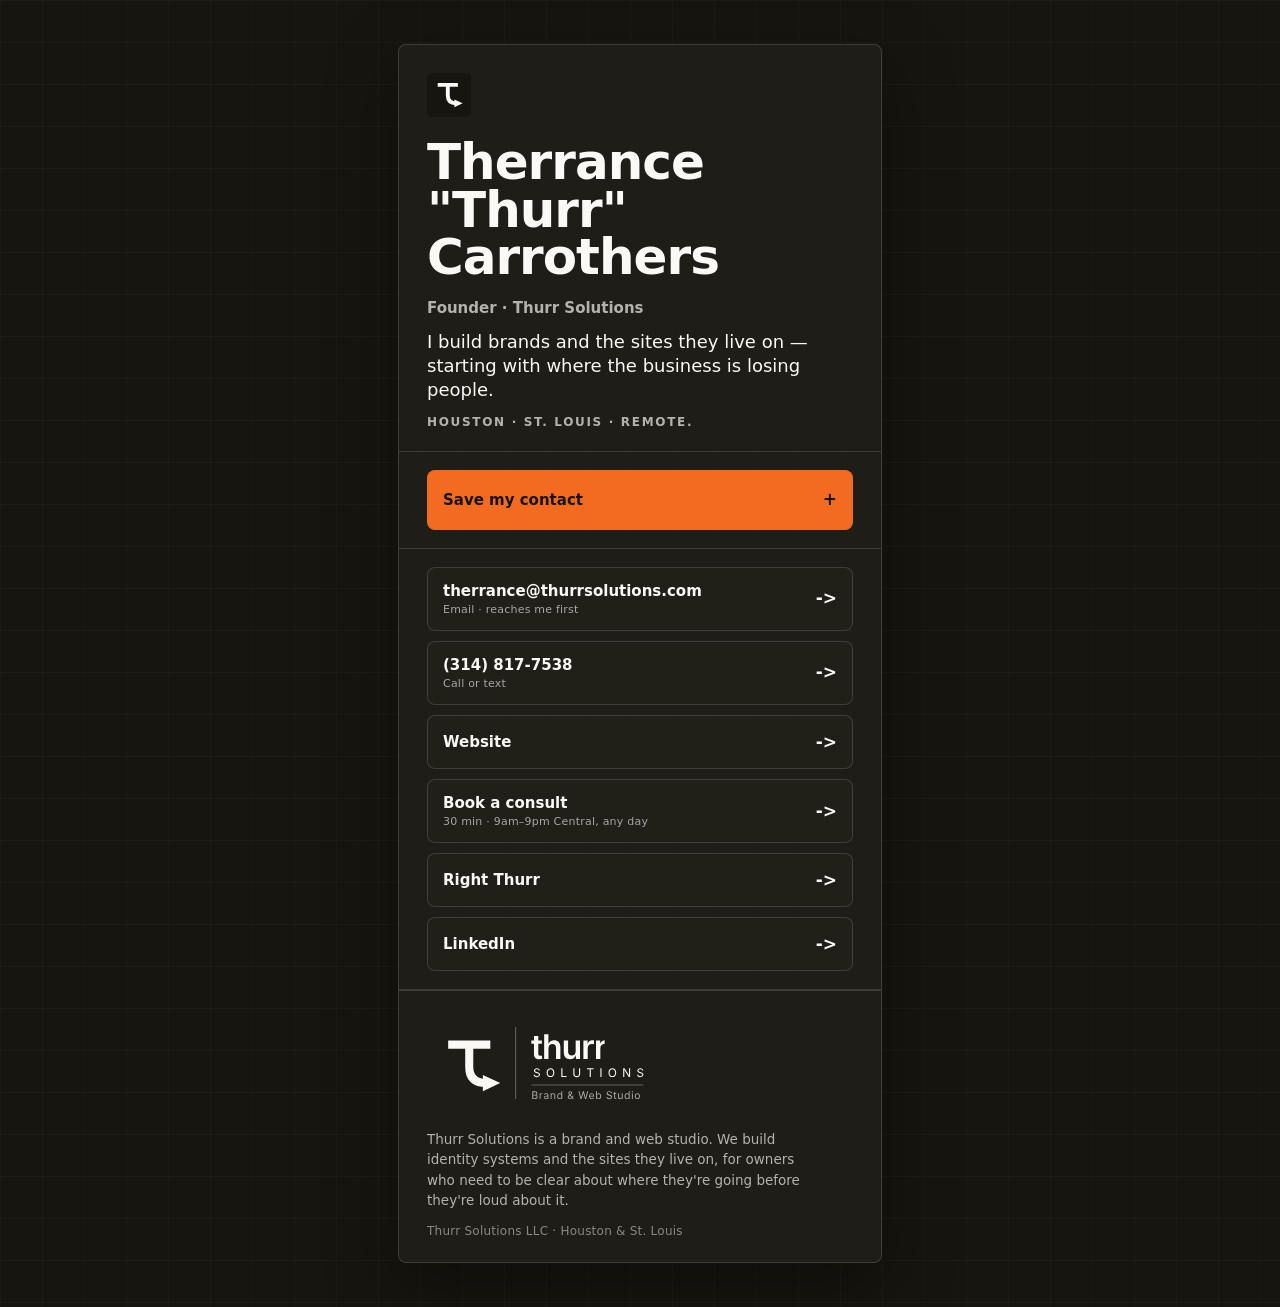
==== card/index.html @ 29f1c384 "CARD: serve /card so the printed QR resolves Co-Authored-By: Claude Opus 5 <noreply@anthropic.com>" ====
<!doctype html>
<html lang="en">
  <head>
    <meta charset="utf-8" />
    <meta name="viewport" content="width=device-width, initial-scale=1" />
    <title>Therrance "Thurr" Carrothers | Thurr Solutions</title>
    <meta
      name="description"
      content="Save Thurr's contact and connect with Thurr Solutions."
    />
    <meta name="theme-color" content="#16150F" />
    <style>
      /* Brand system: _ControlPlane/BrandKit/identity-series-001/brand-guidelines.md
         This card is the reversed treatment — the brand's ink plate, paper type,
         clay as a single accent. Ink and paper are the exact brand values, not
         approximations, so the card and thurrsolutions.com read as one company. */
      :root {
        --ink: #16150f;         /* brand ink — the plate */
        --panel-2: #201f18;     /* one step up from ink, for controls */
        --text: #faf9f5;        /* brand paper */
        --muted: rgba(250, 249, 245, 0.68);
        --dim: rgba(250, 249, 245, 0.49);  /* 4.77:1 on the card. 0.46 measured 4.40:1 — failed AA on 12px .legal */
        --clay: #f36b21;        /* brand clay — accent only, never a theme */
        --line: rgba(250, 249, 245, 0.14);
        --danger: #ff8a72;
        color-scheme: dark;
        font-family: Inter, ui-sans-serif, system-ui, -apple-system, BlinkMacSystemFont,
          "Segoe UI", sans-serif;
      }

      * {
        box-sizing: border-box;
      }

      html {
        min-height: 100%;
        background: var(--ink);
      }

      body {
        min-height: 100vh;
        margin: 0;
        color: var(--text);
        background:
          linear-gradient(rgba(250, 249, 245, 0.03) 1px, transparent 1px),
          linear-gradient(90deg, rgba(250, 249, 245, 0.022) 1px, transparent 1px),
          var(--ink);
        background-size: 42px 42px;
      }

      a {
        color: inherit;
      }

      .shell {
        width: min(100%, 520px);
        min-height: 100vh;
        margin: 0 auto;
        padding: 28px 18px 34px;
      }

      .card {
        border: 1px solid var(--line);
        border-radius: 8px;
        background: rgba(32, 31, 24, 0.92);
        box-shadow: 0 24px 70px rgba(0, 0, 0, 0.35);
        overflow: hidden;
      }

      .top {
        padding: 28px 22px 20px;
        border-bottom: 1px solid var(--line);
      }

      /* The real mark, not a redrawn one. Guidelines forbid recreating it by hand,
         and forbid a TS monogram outright — the S lives in the wordmark. */
      .mark {
        display: block;
        width: 44px;
        height: 44px;
        margin-bottom: 22px;
      }

      h1 {
        margin: 0;
        font-size: clamp(34px, 10vw, 50px);
        line-height: 0.95;
        letter-spacing: -0.02em;
      }

      .role {
        margin: 16px 0 0;
        color: var(--muted);
        font-size: 15px;
        font-weight: 600;
        line-height: 1.35;
      }

      .button .meta {
        display: block;
        margin-top: 3px;
        font-size: 11px;
        font-weight: 400;
        letter-spacing: 0.02em;
        opacity: 0.62;
      }
      .tagline {
        margin: 12px 0 0;
        color: var(--text);
        font-size: 18px;
        line-height: 1.35;
      }

      .location {
        margin: 10px 0 0;
        color: var(--muted);
        font-size: 12px;
        font-weight: 600;
        letter-spacing: 0.14em;
        line-height: 1.5;
        text-transform: uppercase;
      }

      .section {
        padding: 18px 22px;
        border-bottom: 1px solid var(--line);
      }

      .section:last-child {
        border-bottom: 0;
      }

      .button-stack {
        display: grid;
        gap: 10px;
      }

      .button {
        display: flex;
        min-height: 54px;
        align-items: center;
        justify-content: space-between;
        gap: 14px;
        width: 100%;
        border: 1px solid var(--line);
        border-radius: 8px;
        padding: 14px 15px;
        color: var(--text);
        background: var(--panel-2);
        text-decoration: none;
        font-size: 15px;
        font-weight: 800;
        line-height: 1.2;
        transition: border-color 160ms ease, transform 160ms ease, background 160ms ease;
      }

      .button:hover,
      .button:focus-visible {
        border-color: rgba(250, 249, 245, 0.34);
        background: #26251c;
        outline: none;
      }

      .button:active {
        transform: translateY(1px);
      }

      /* Clay carries the one action that matters. No coloured glow behind it —
         a lit halo is the giveaway of a generated interface, and the brand's
         accent is meant to be flat. */
      .button.primary {
        min-height: 60px;
        border-color: transparent;
        color: var(--ink);
        background: var(--clay);
      }

      .button.primary:hover,
      .button.primary:focus-visible {
        background: #ff7d31;
        border-color: transparent;
      }

      .arrow {
        flex: 0 0 auto;
        color: currentColor;
        font-size: 17px;
        font-weight: 600;
        line-height: 1;
      }

      h2 {
        margin: 0 0 14px;
        font-size: 22px;
        line-height: 1.1;
      }

      form {
        display: grid;
        gap: 12px;
      }

      label {
        display: grid;
        gap: 7px;
        color: var(--muted);
        font-size: 12px;
        font-weight: 600;
        letter-spacing: 0.12em;
        line-height: 1.2;
        text-transform: uppercase;
      }

      input,
      select {
        width: 100%;
        min-height: 50px;
        border: 1px solid var(--line);
        border-radius: 8px;
        padding: 13px 14px;
        color: var(--text);
        background: #0f0f12;
        font: 600 16px/1.2 Inter, ui-sans-serif, system-ui, sans-serif;
      }

      input:focus,
      select:focus {
        border-color: var(--clay);
        outline: 2px solid rgba(243, 107, 33, 0.22);
      }

      .consent {
        display: flex;
        align-items: flex-start;
        gap: 10px;
        margin: 2px 0 4px;
        color: var(--muted);
        font: 600 13px/1.45 Inter, ui-sans-serif, system-ui, sans-serif;
        text-transform: none;
      }

      .consent input {
        width: 20px;
        min-width: 20px;
        height: 20px;
        min-height: 20px;
        margin-top: 1px;
        accent-color: var(--clay);
      }

      .submit {
        min-height: 54px;
        border: 0;
        border-radius: 8px;
        color: var(--ink);
        background: var(--clay);
        cursor: pointer;
        font-size: 16px;
        font-weight: 700;
      }

      .submit:disabled {
        cursor: not-allowed;
        opacity: 0.65;
      }

      .status {
        min-height: 22px;
        color: var(--muted);
        font-size: 14px;
        line-height: 1.45;
      }

      .status.ok {
        color: #8be7b0;
      }

      .status.error {
        color: var(--danger);
      }

      footer {
        padding: 22px 22px 24px;
        border-top: 1px solid var(--line);
      }

      /* 240px wide — clears the 200px descriptor minimum in the guidelines. */
      footer img {
        display: block;
        width: 240px;
        max-width: 100%;
        height: auto;
      }

      .boiler {
        margin: 16px 0 0;
        max-width: 46ch;
        color: var(--muted);
        font-size: 13.5px;
        line-height: 1.5;
      }

      .legal {
        margin: 14px 0 0;
        color: var(--dim);
        font-size: 12px;
        letter-spacing: 0.02em;
      }

      .netlify-hidden {
        display: none;
      }

      @media (min-width: 680px) {
        .shell {
          padding-top: 44px;
          padding-bottom: 44px;
        }

        .top,
        .section,
        footer {
          padding-left: 28px;
          padding-right: 28px;
        }
      }
    </style>
  </head>
  <body>
    <main class="shell">
      <article class="card" aria-label="Thurr Solutions digital business card">
        <header class="top">
          <img class="mark" src="./assets/mark-reversed.svg" alt="" width="44" height="44" />
          <h1>Therrance "Thurr" Carrothers</h1>
          <p class="role">Founder &middot; Thurr Solutions</p>
          <p class="tagline">I build brands and the sites they live on &mdash; starting with where the business is losing people.</p>
          <p class="location">Houston &middot; St. Louis &middot; Remote.</p>
        </header>

        <section class="section" aria-label="Save contact">
          <a
            class="button primary"
            href="./assets/therrance-carrothers.vcf"
            download="Therrance-Carrothers-Thurr-Solutions.vcf"
          >
            <span>Save my contact</span>
            <span class="arrow" aria-hidden="true">+</span>
          </a>
        </section>

        <nav class="section button-stack" aria-label="Thurr links">
          <a class="button" href="mailto:therrance@thurrsolutions.com">
            <span>therrance@thurrsolutions.com<small class="meta">Email &middot; reaches me first</small></span>
            <span class="arrow" aria-hidden="true">-&gt;</span>
          </a>
          <a class="button" href="tel:+13148177538">
            <span>(314) 817-7538<small class="meta">Call or text</small></span>
            <span class="arrow" aria-hidden="true">-&gt;</span>
          </a>
          <a class="button" href="https://thurrsolutions.com">
            <span>Website</span>
            <span class="arrow" aria-hidden="true">-&gt;</span>
          </a>
          <a class="button" href="https://calendar.app.google/oeuhvW3zAonDHoC49">
            <span>Book a consult<small class="meta">30 min &middot; 9am&ndash;9pm Central, any day</small></span>
            <span class="arrow" aria-hidden="true">-&gt;</span>
          </a>
          <a class="button" href="https://rightthurr.shop">
            <span>Right Thurr</span>
            <span class="arrow" aria-hidden="true">-&gt;</span>
          </a>
          <a class="button" href="https://www.linkedin.com/in/therrancecarrothers">
            <span>LinkedIn</span>
            <span class="arrow" aria-hidden="true">-&gt;</span>
          </a>
        </nav>


        <!-- Lead form removed 2026-08-10. It posted to "/" with Netlify encoding; on
             Vercel that returns the page as 200, so the script reported success while
             the lead was discarded. Email, phone and booking are all one tap away
             above, so the form was redundant as well as broken. -->
        <footer>
          <img
            src="./assets/lockup-horizontal-descriptor-reversed.svg"
            alt="Thurr Solutions — Brand &amp; Web Studio"
            width="240"
            height="100"
          />
          <p class="boiler">
            Thurr Solutions is a brand and web studio. We build identity systems and the
            sites they live on, for owners who need to be clear about where they're going
            before they're loud about it.
          </p>
          <p class="legal">Thurr Solutions LLC &middot; Houston &amp; St. Louis</p>
        </footer>
      </article>
    </main>

  </body>
</html>
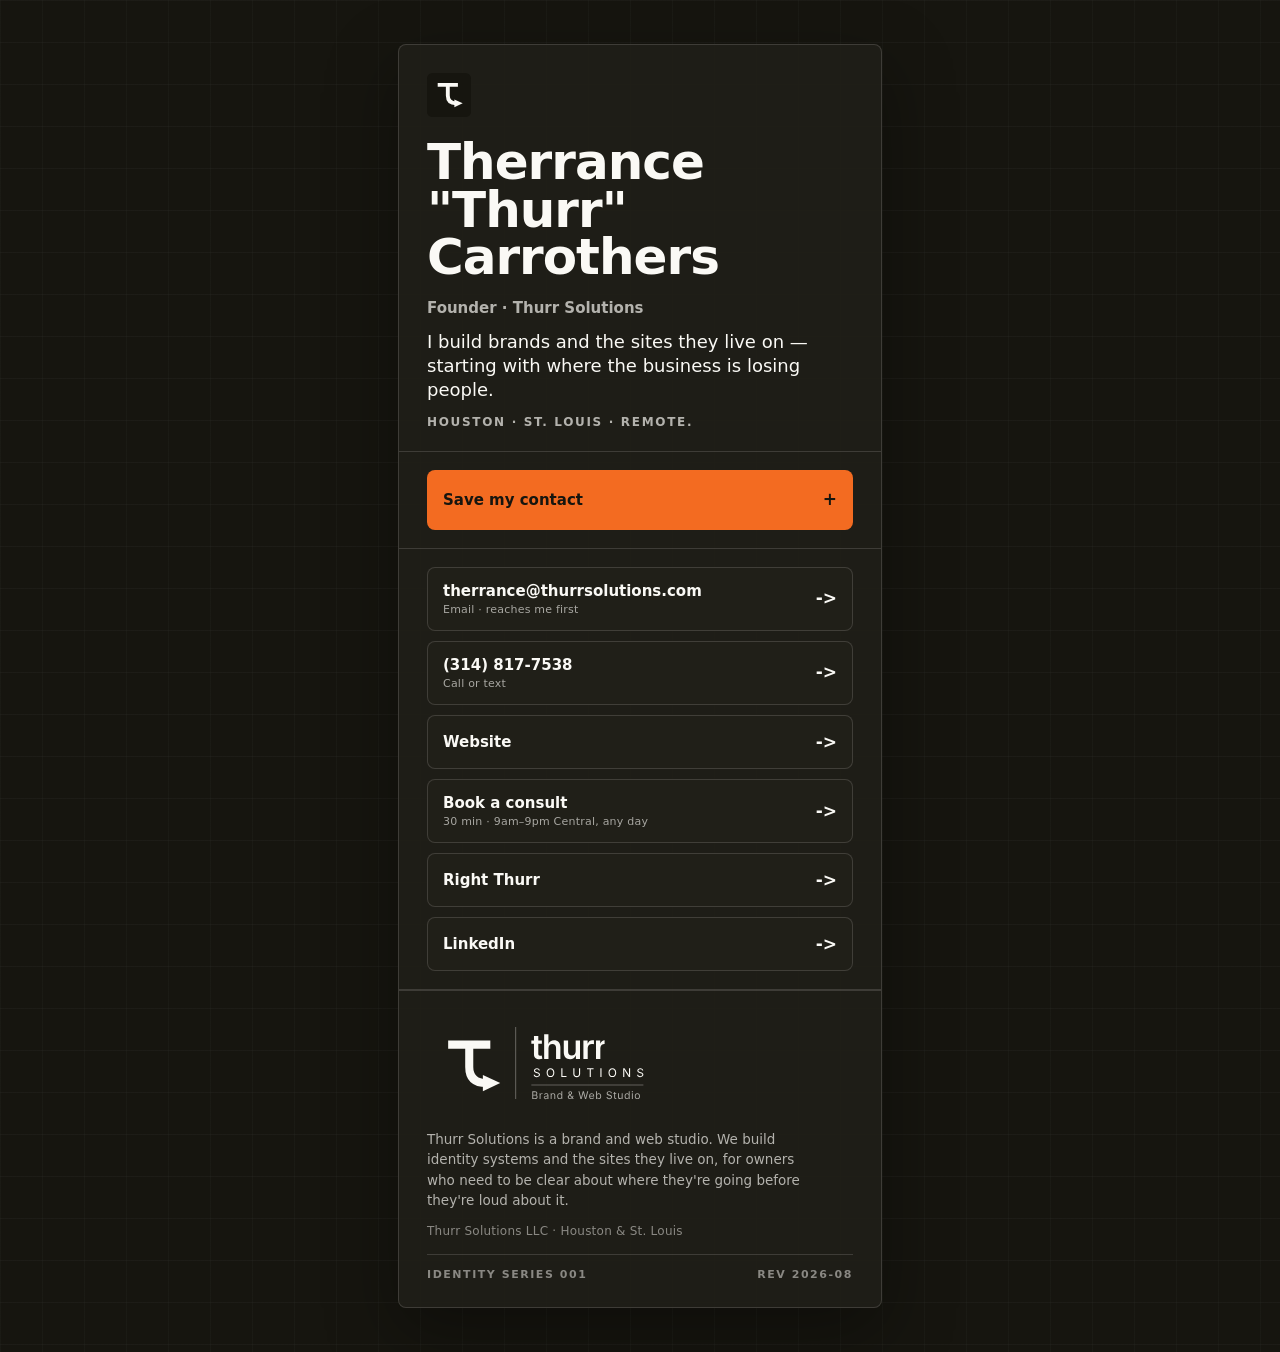
==== commit 0debab10: "CARD: add the colophon, so the card reads as a published artifact Editorial device 1 (marginal metad" ====
--- a/card/index.html
+++ b/card/index.html
@@ -307,6 +307,26 @@
         letter-spacing: 0.02em;
       }
 
+      /* Editorial device 1 (marginal metadata) + device 6 (real spec furniture),
+         per BrandKit/STUDIO/REFERENCE-EDITORIAL.md. Every value here is true and
+         checkable — series, revision, entity. No barcode, no invented issue number:
+         decoration pretending to be information is exactly what device 6 rules out. */
+      .colophon {
+        display: flex;
+        justify-content: space-between;
+        gap: 16px;
+        margin: 16px 0 0;
+        padding-top: 12px;
+        border-top: 1px solid var(--line);
+        color: var(--dim);
+        font-size: 11px;
+        font-weight: 600;
+        letter-spacing: 0.14em;
+        line-height: 1.4;
+        text-transform: uppercase;
+        font-variant-numeric: tabular-nums;
+      }
+
       .netlify-hidden {
         display: none;
       }
@@ -393,6 +413,10 @@
             before they're loud about it.
           </p>
           <p class="legal">Thurr Solutions LLC &middot; Houston &amp; St. Louis</p>
+          <p class="colophon">
+            <span>Identity series 001</span>
+            <span>Rev 2026&#8209;08</span>
+          </p>
         </footer>
       </article>
     </main>
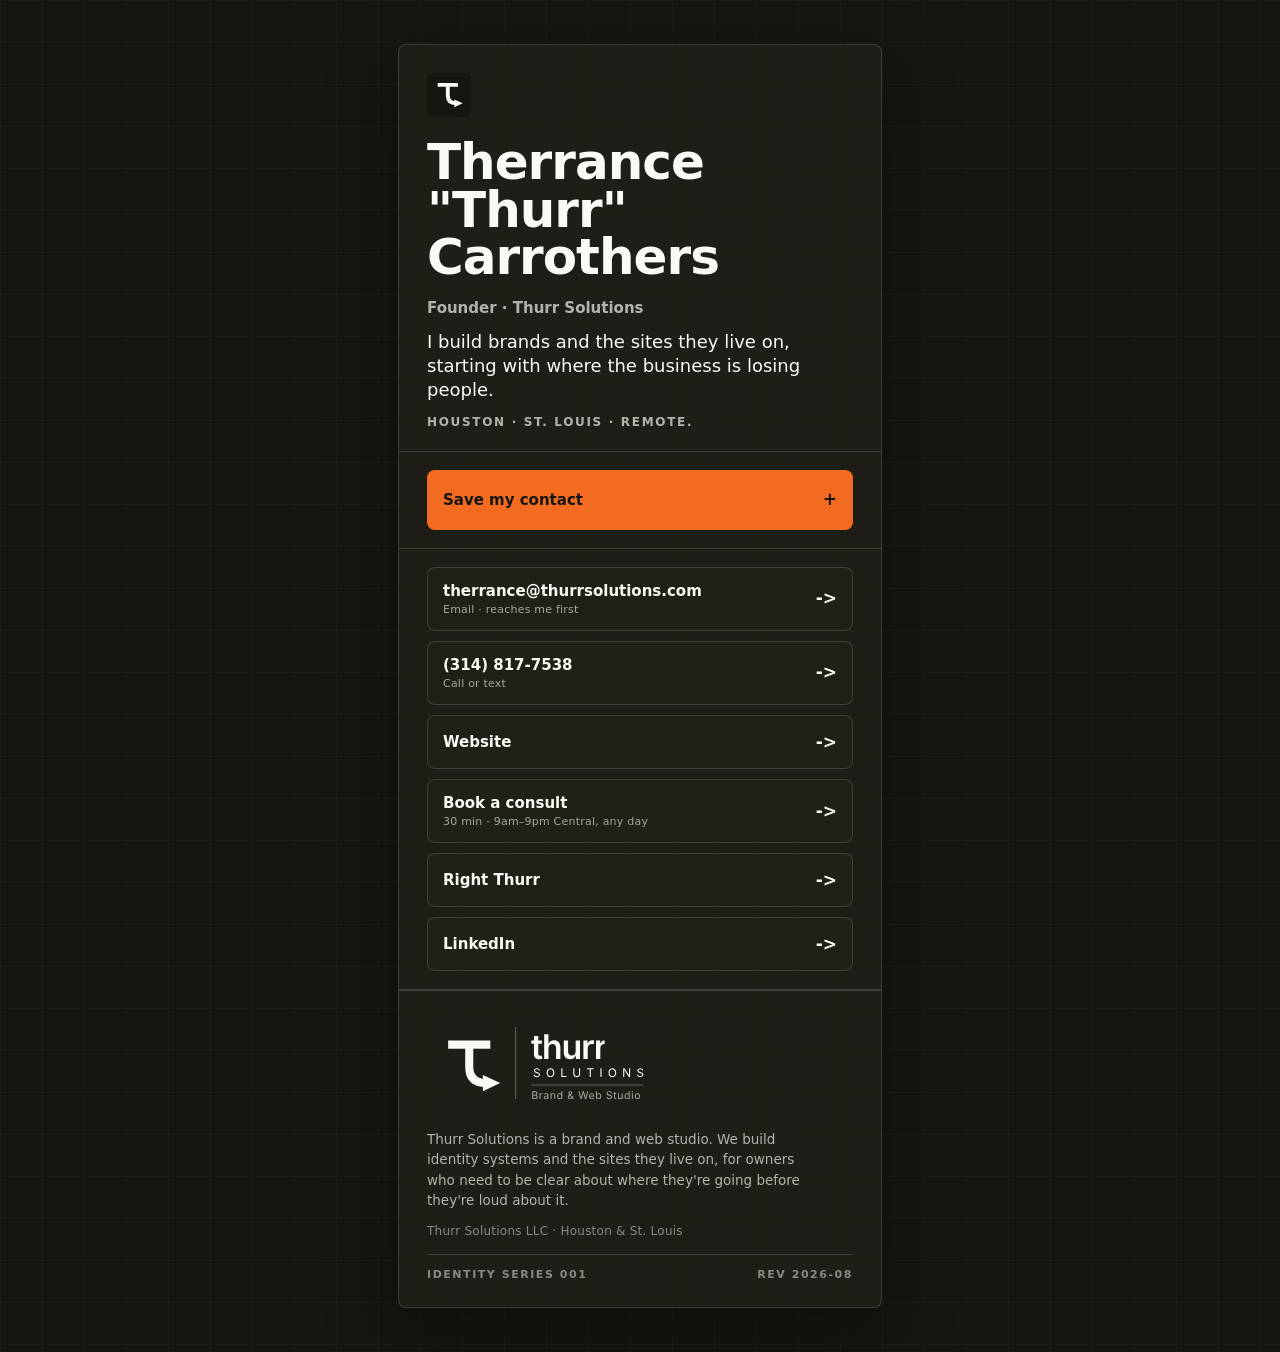
==== commit c8ef3ca9: "CARD: humanize the tagline and the vCard note Co-Authored-By: Claude Opus 5 <noreply@anthropic.com>" ====
--- a/card/index.html
+++ b/card/index.html
@@ -327,10 +327,6 @@
         font-variant-numeric: tabular-nums;
       }
 
-      .netlify-hidden {
-        display: none;
-      }
-
       @media (min-width: 680px) {
         .shell {
           padding-top: 44px;
@@ -350,17 +346,17 @@
     <main class="shell">
       <article class="card" aria-label="Thurr Solutions digital business card">
         <header class="top">
-          <img class="mark" src="./assets/mark-reversed.svg" alt="" width="44" height="44" />
+          <img class="mark" src="/card/assets/mark-reversed.svg" alt="" width="44" height="44" />
           <h1>Therrance "Thurr" Carrothers</h1>
           <p class="role">Founder &middot; Thurr Solutions</p>
-          <p class="tagline">I build brands and the sites they live on &mdash; starting with where the business is losing people.</p>
+          <p class="tagline">I build brands and the sites they live on, starting with where the business is losing people.</p>
           <p class="location">Houston &middot; St. Louis &middot; Remote.</p>
         </header>
 
         <section class="section" aria-label="Save contact">
           <a
             class="button primary"
-            href="./assets/therrance-carrothers.vcf"
+            href="/card/assets/therrance-carrothers.vcf"
             download="Therrance-Carrothers-Thurr-Solutions.vcf"
           >
             <span>Save my contact</span>
@@ -402,7 +398,7 @@
              above, so the form was redundant as well as broken. -->
         <footer>
           <img
-            src="./assets/lockup-horizontal-descriptor-reversed.svg"
+            src="/card/assets/lockup-horizontal-descriptor-reversed.svg"
             alt="Thurr Solutions — Brand &amp; Web Studio"
             width="240"
             height="100"
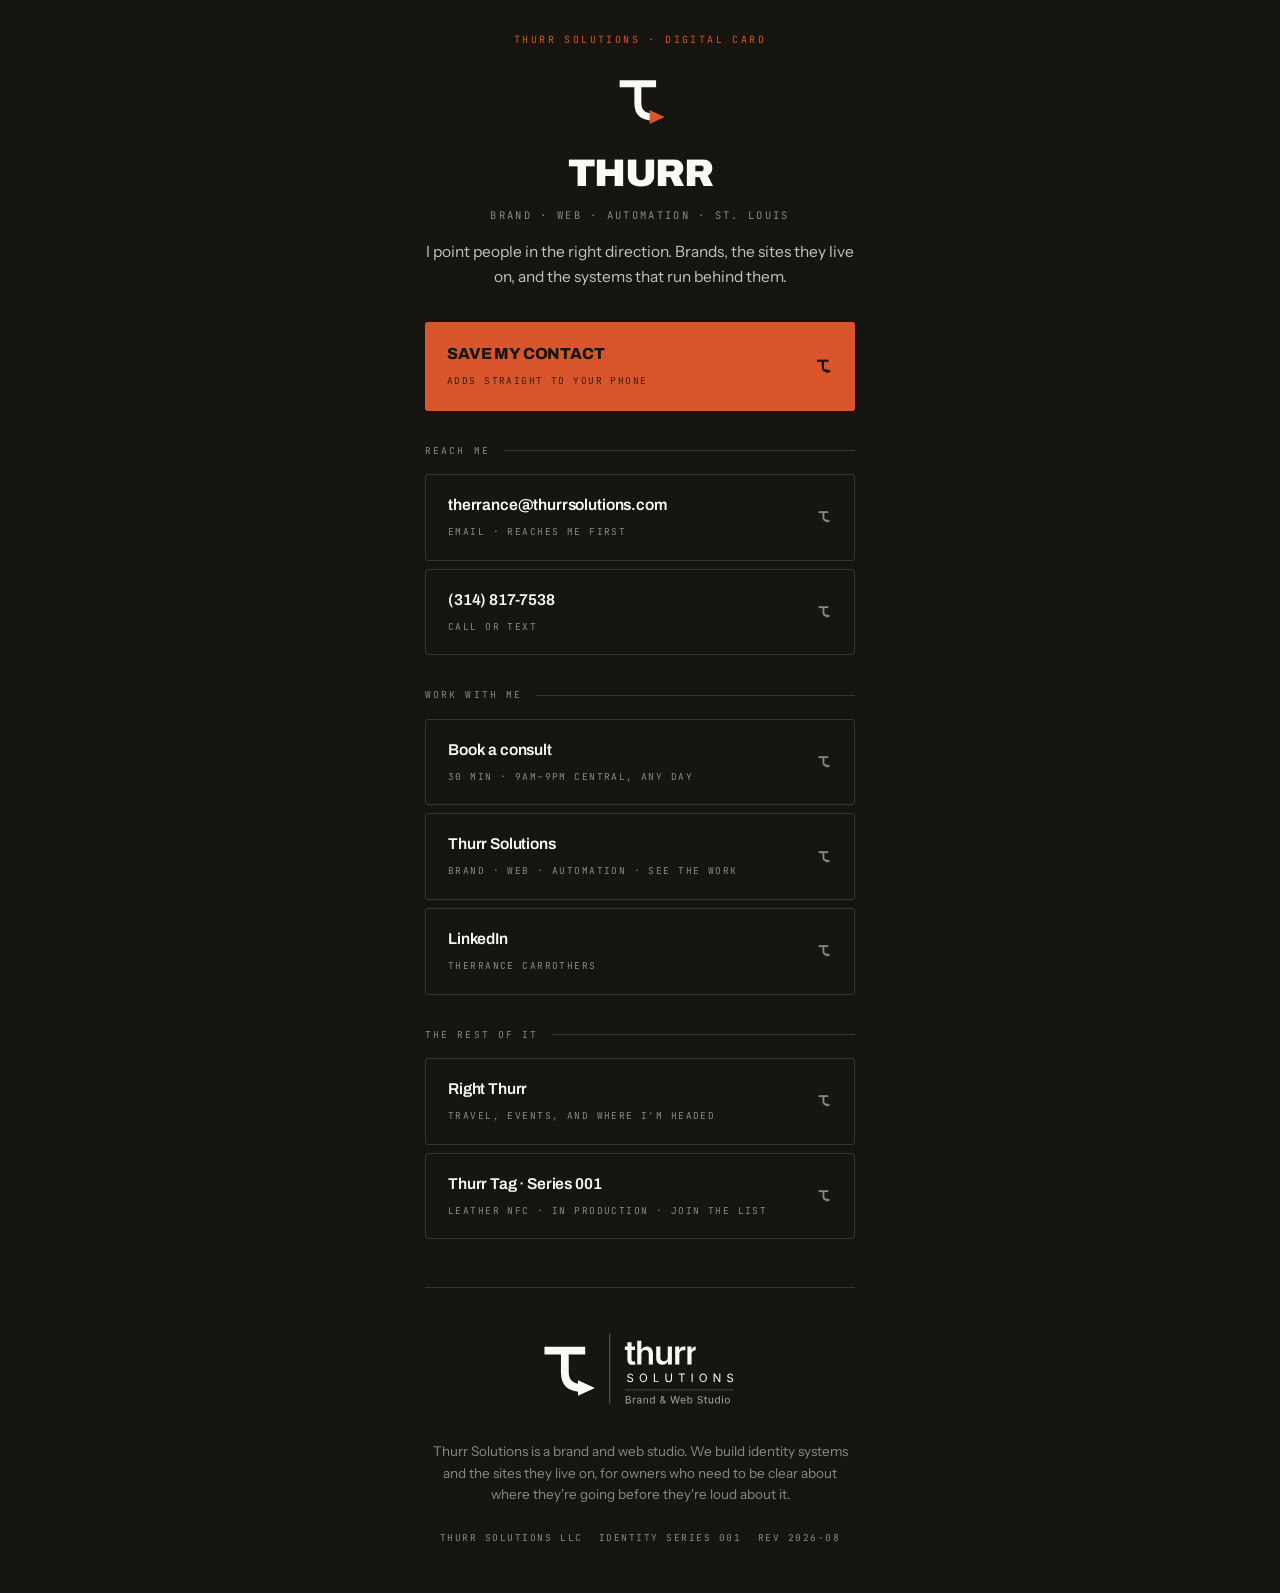
==== commit 8c882fe3: "SITE: rebuild on the ink plate, and trim the page to what earns its place Co-Authored-By: Claude Opu" ====
--- a/card/index.html
+++ b/card/index.html
@@ -1,421 +1,298 @@
 <!doctype html>
 <html lang="en">
-  <head>
-    <meta charset="utf-8" />
-    <meta name="viewport" content="width=device-width, initial-scale=1" />
-    <title>Therrance "Thurr" Carrothers | Thurr Solutions</title>
-    <meta
-      name="description"
-      content="Save Thurr's contact and connect with Thurr Solutions."
-    />
-    <meta name="theme-color" content="#16150F" />
-    <style>
-      /* Brand system: _ControlPlane/BrandKit/identity-series-001/brand-guidelines.md
-         This card is the reversed treatment — the brand's ink plate, paper type,
-         clay as a single accent. Ink and paper are the exact brand values, not
-         approximations, so the card and thurrsolutions.com read as one company. */
-      :root {
-        --ink: #16150f;         /* brand ink — the plate */
-        --panel-2: #201f18;     /* one step up from ink, for controls */
-        --text: #faf9f5;        /* brand paper */
-        --muted: rgba(250, 249, 245, 0.68);
-        --dim: rgba(250, 249, 245, 0.49);  /* 4.77:1 on the card. 0.46 measured 4.40:1 — failed AA on 12px .legal */
-        --clay: #f36b21;        /* brand clay — accent only, never a theme */
-        --line: rgba(250, 249, 245, 0.14);
-        --danger: #ff8a72;
-        color-scheme: dark;
-        font-family: Inter, ui-sans-serif, system-ui, -apple-system, BlinkMacSystemFont,
-          "Segoe UI", sans-serif;
-      }
-
-      * {
-        box-sizing: border-box;
-      }
-
-      html {
-        min-height: 100%;
-        background: var(--ink);
-      }
-
-      body {
-        min-height: 100vh;
-        margin: 0;
-        color: var(--text);
-        background:
-          linear-gradient(rgba(250, 249, 245, 0.03) 1px, transparent 1px),
-          linear-gradient(90deg, rgba(250, 249, 245, 0.022) 1px, transparent 1px),
-          var(--ink);
-        background-size: 42px 42px;
-      }
-
-      a {
-        color: inherit;
-      }
-
-      .shell {
-        width: min(100%, 520px);
-        min-height: 100vh;
-        margin: 0 auto;
-        padding: 28px 18px 34px;
-      }
-
-      .card {
-        border: 1px solid var(--line);
-        border-radius: 8px;
-        background: rgba(32, 31, 24, 0.92);
-        box-shadow: 0 24px 70px rgba(0, 0, 0, 0.35);
-        overflow: hidden;
-      }
-
-      .top {
-        padding: 28px 22px 20px;
-        border-bottom: 1px solid var(--line);
-      }
-
-      /* The real mark, not a redrawn one. Guidelines forbid recreating it by hand,
-         and forbid a TS monogram outright — the S lives in the wordmark. */
-      .mark {
-        display: block;
-        width: 44px;
-        height: 44px;
-        margin-bottom: 22px;
-      }
-
-      h1 {
-        margin: 0;
-        font-size: clamp(34px, 10vw, 50px);
-        line-height: 0.95;
-        letter-spacing: -0.02em;
-      }
-
-      .role {
-        margin: 16px 0 0;
-        color: var(--muted);
-        font-size: 15px;
-        font-weight: 600;
-        line-height: 1.35;
-      }
-
-      .button .meta {
-        display: block;
-        margin-top: 3px;
-        font-size: 11px;
-        font-weight: 400;
-        letter-spacing: 0.02em;
-        opacity: 0.62;
-      }
-      .tagline {
-        margin: 12px 0 0;
-        color: var(--text);
-        font-size: 18px;
-        line-height: 1.35;
-      }
-
-      .location {
-        margin: 10px 0 0;
-        color: var(--muted);
-        font-size: 12px;
-        font-weight: 600;
-        letter-spacing: 0.14em;
-        line-height: 1.5;
-        text-transform: uppercase;
-      }
-
-      .section {
-        padding: 18px 22px;
-        border-bottom: 1px solid var(--line);
-      }
-
-      .section:last-child {
-        border-bottom: 0;
-      }
-
-      .button-stack {
-        display: grid;
-        gap: 10px;
-      }
-
-      .button {
-        display: flex;
-        min-height: 54px;
-        align-items: center;
-        justify-content: space-between;
-        gap: 14px;
-        width: 100%;
-        border: 1px solid var(--line);
-        border-radius: 8px;
-        padding: 14px 15px;
-        color: var(--text);
-        background: var(--panel-2);
-        text-decoration: none;
-        font-size: 15px;
-        font-weight: 800;
-        line-height: 1.2;
-        transition: border-color 160ms ease, transform 160ms ease, background 160ms ease;
-      }
-
-      .button:hover,
-      .button:focus-visible {
-        border-color: rgba(250, 249, 245, 0.34);
-        background: #26251c;
-        outline: none;
-      }
-
-      .button:active {
-        transform: translateY(1px);
-      }
-
-      /* Clay carries the one action that matters. No coloured glow behind it —
-         a lit halo is the giveaway of a generated interface, and the brand's
-         accent is meant to be flat. */
-      .button.primary {
-        min-height: 60px;
-        border-color: transparent;
-        color: var(--ink);
-        background: var(--clay);
-      }
-
-      .button.primary:hover,
-      .button.primary:focus-visible {
-        background: #ff7d31;
-        border-color: transparent;
-      }
-
-      .arrow {
-        flex: 0 0 auto;
-        color: currentColor;
-        font-size: 17px;
-        font-weight: 600;
-        line-height: 1;
-      }
-
-      h2 {
-        margin: 0 0 14px;
-        font-size: 22px;
-        line-height: 1.1;
-      }
-
-      form {
-        display: grid;
-        gap: 12px;
-      }
-
-      label {
-        display: grid;
-        gap: 7px;
-        color: var(--muted);
-        font-size: 12px;
-        font-weight: 600;
-        letter-spacing: 0.12em;
-        line-height: 1.2;
-        text-transform: uppercase;
-      }
-
-      input,
-      select {
-        width: 100%;
-        min-height: 50px;
-        border: 1px solid var(--line);
-        border-radius: 8px;
-        padding: 13px 14px;
-        color: var(--text);
-        background: #0f0f12;
-        font: 600 16px/1.2 Inter, ui-sans-serif, system-ui, sans-serif;
-      }
-
-      input:focus,
-      select:focus {
-        border-color: var(--clay);
-        outline: 2px solid rgba(243, 107, 33, 0.22);
-      }
-
-      .consent {
-        display: flex;
-        align-items: flex-start;
-        gap: 10px;
-        margin: 2px 0 4px;
-        color: var(--muted);
-        font: 600 13px/1.45 Inter, ui-sans-serif, system-ui, sans-serif;
-        text-transform: none;
-      }
-
-      .consent input {
-        width: 20px;
-        min-width: 20px;
-        height: 20px;
-        min-height: 20px;
-        margin-top: 1px;
-        accent-color: var(--clay);
-      }
-
-      .submit {
-        min-height: 54px;
-        border: 0;
-        border-radius: 8px;
-        color: var(--ink);
-        background: var(--clay);
-        cursor: pointer;
-        font-size: 16px;
-        font-weight: 700;
-      }
-
-      .submit:disabled {
-        cursor: not-allowed;
-        opacity: 0.65;
-      }
-
-      .status {
-        min-height: 22px;
-        color: var(--muted);
-        font-size: 14px;
-        line-height: 1.45;
-      }
-
-      .status.ok {
-        color: #8be7b0;
-      }
-
-      .status.error {
-        color: var(--danger);
-      }
-
-      footer {
-        padding: 22px 22px 24px;
-        border-top: 1px solid var(--line);
-      }
-
-      /* 240px wide — clears the 200px descriptor minimum in the guidelines. */
-      footer img {
-        display: block;
-        width: 240px;
-        max-width: 100%;
-        height: auto;
-      }
-
-      .boiler {
-        margin: 16px 0 0;
-        max-width: 46ch;
-        color: var(--muted);
-        font-size: 13.5px;
-        line-height: 1.5;
-      }
-
-      .legal {
-        margin: 14px 0 0;
-        color: var(--dim);
-        font-size: 12px;
-        letter-spacing: 0.02em;
-      }
-
-      /* Editorial device 1 (marginal metadata) + device 6 (real spec furniture),
-         per BrandKit/STUDIO/REFERENCE-EDITORIAL.md. Every value here is true and
-         checkable — series, revision, entity. No barcode, no invented issue number:
-         decoration pretending to be information is exactly what device 6 rules out. */
-      .colophon {
-        display: flex;
-        justify-content: space-between;
-        gap: 16px;
-        margin: 16px 0 0;
-        padding-top: 12px;
-        border-top: 1px solid var(--line);
-        color: var(--dim);
-        font-size: 11px;
-        font-weight: 600;
-        letter-spacing: 0.14em;
-        line-height: 1.4;
-        text-transform: uppercase;
-        font-variant-numeric: tabular-nums;
-      }
-
-      @media (min-width: 680px) {
-        .shell {
-          padding-top: 44px;
-          padding-bottom: 44px;
-        }
-
-        .top,
-        .section,
-        footer {
-          padding-left: 28px;
-          padding-right: 28px;
-        }
-      }
-    </style>
-  </head>
-  <body>
-    <main class="shell">
-      <article class="card" aria-label="Thurr Solutions digital business card">
-        <header class="top">
-          <img class="mark" src="/card/assets/mark-reversed.svg" alt="" width="44" height="44" />
-          <h1>Therrance "Thurr" Carrothers</h1>
-          <p class="role">Founder &middot; Thurr Solutions</p>
-          <p class="tagline">I build brands and the sites they live on, starting with where the business is losing people.</p>
-          <p class="location">Houston &middot; St. Louis &middot; Remote.</p>
-        </header>
-
-        <section class="section" aria-label="Save contact">
-          <a
-            class="button primary"
-            href="/card/assets/therrance-carrothers.vcf"
-            download="Therrance-Carrothers-Thurr-Solutions.vcf"
-          >
-            <span>Save my contact</span>
-            <span class="arrow" aria-hidden="true">+</span>
-          </a>
-        </section>
-
-        <nav class="section button-stack" aria-label="Thurr links">
-          <a class="button" href="mailto:therrance@thurrsolutions.com">
-            <span>therrance@thurrsolutions.com<small class="meta">Email &middot; reaches me first</small></span>
-            <span class="arrow" aria-hidden="true">-&gt;</span>
-          </a>
-          <a class="button" href="tel:+13148177538">
-            <span>(314) 817-7538<small class="meta">Call or text</small></span>
-            <span class="arrow" aria-hidden="true">-&gt;</span>
-          </a>
-          <a class="button" href="https://thurrsolutions.com">
-            <span>Website</span>
-            <span class="arrow" aria-hidden="true">-&gt;</span>
-          </a>
-          <a class="button" href="https://calendar.app.google/oeuhvW3zAonDHoC49">
-            <span>Book a consult<small class="meta">30 min &middot; 9am&ndash;9pm Central, any day</small></span>
-            <span class="arrow" aria-hidden="true">-&gt;</span>
-          </a>
-          <a class="button" href="https://rightthurr.shop">
-            <span>Right Thurr</span>
-            <span class="arrow" aria-hidden="true">-&gt;</span>
-          </a>
-          <a class="button" href="https://www.linkedin.com/in/therrancecarrothers">
-            <span>LinkedIn</span>
-            <span class="arrow" aria-hidden="true">-&gt;</span>
-          </a>
-        </nav>
-
-
-        <!-- Lead form removed 2026-08-10. It posted to "/" with Netlify encoding; on
-             Vercel that returns the page as 200, so the script reported success while
-             the lead was discarded. Email, phone and booking are all one tap away
-             above, so the form was redundant as well as broken. -->
-        <footer>
-          <img
-            src="/card/assets/lockup-horizontal-descriptor-reversed.svg"
-            alt="Thurr Solutions — Brand &amp; Web Studio"
-            width="240"
-            height="100"
-          />
-          <p class="boiler">
-            Thurr Solutions is a brand and web studio. We build identity systems and the
-            sites they live on, for owners who need to be clear about where they're going
-            before they're loud about it.
-          </p>
-          <p class="legal">Thurr Solutions LLC &middot; Houston &amp; St. Louis</p>
-          <p class="colophon">
-            <span>Identity series 001</span>
-            <span>Rev 2026&#8209;08</span>
-          </p>
-        </footer>
-      </article>
-    </main>
-
-  </body>
+<head>
+<meta charset="utf-8">
+<meta name="viewport" content="width=device-width, initial-scale=1">
+<title>Therrance "Thurr" Carrothers | Thurr Solutions</title>
+<meta name="description" content="Save Thurr's contact and connect with Thurr Solutions.">
+<meta name="theme-color" content="#16150F">
+<link rel="icon" href="/card/assets/favicon.svg" type="image/svg+xml">
+
+<link rel="preconnect" href="https://fonts.googleapis.com">
+<link rel="preconnect" href="https://fonts.gstatic.com" crossorigin>
+<link href="https://fonts.googleapis.com/css2?family=Archivo:wght@400;600;800;900&amp;family=Instrument+Sans:wght@400;500;600&amp;family=JetBrains+Mono:wght@400;500&amp;display=swap" rel="stylesheet">
+
+<style>
+/* Identity series 001, dark plate — the same tokens as thurrsolutions.com, so the
+   card and the site read as one company rather than two designs of the same name.
+   Contrast on the ink plate: paper 17.36:1 · bright 11.58:1 · fog 5.27:1 ·
+   clay 4.60:1. The clay button carries an INK label — paper on clay is 3.77:1
+   and fails AA at this size, ink on clay is 4.60:1 and passes. */
+:root {
+  --ink: #16150F;
+  --panel: #1C1B14;
+  --paper: #FAF9F5;
+  --bright: #C4C3BB;
+  --fog: #8B8A82;
+  --clay: #D9552B;
+  --clay-lift: #E4633A;
+  --line: rgba(250, 249, 245, 0.14);
+
+  --display: "Archivo", "Helvetica Neue", Arial, sans-serif;
+  --body: "Instrument Sans", "Helvetica Neue", Arial, sans-serif;
+  --mono: "JetBrains Mono", ui-monospace, SFMono-Regular, Menlo, monospace;
+
+  --s1: 8px; --s2: 16px; --s3: 24px; --s4: 32px; --s6: 48px;
+
+  color-scheme: dark;
+}
+
+*, *::before, *::after { box-sizing: border-box; }
+
+html { background: var(--ink); }
+body {
+  margin: 0; min-height: 100svh;
+  display: flex; align-items: flex-start; justify-content: center;
+  padding: var(--s4) 22px var(--s6);
+  background: var(--ink); color: var(--paper);
+  font-family: var(--body); font-size: 16px; line-height: 1.6;
+  -webkit-font-smoothing: antialiased;
+}
+a { color: inherit; text-decoration: none; }
+p { margin: 0; }
+img, svg { display: block; max-width: 100%; }
+:focus-visible { outline: 2px solid var(--clay); outline-offset: 3px; border-radius: 2px; }
+
+.card { width: 100%; max-width: 430px; }
+
+/* ---------- head ---------- */
+.top { text-align: center; margin-bottom: var(--s4); }
+.kicker {
+  font-family: var(--mono); font-size: 10px; letter-spacing: 0.24em;
+  color: var(--clay); text-transform: uppercase; margin-bottom: var(--s3);
+}
+/* The real mark, not a redrawn one. Guidelines forbid recreating it by hand, and
+   forbid a TS monogram outright — the S lives in the wordmark. */
+.mark { width: 60px; height: 60px; margin: 0 auto var(--s3); }
+h1 {
+  margin: 0; font-family: var(--display); font-weight: 900;
+  font-size: 2.4rem; letter-spacing: -0.04em; text-transform: uppercase; line-height: 0.92;
+}
+.role {
+  margin-top: var(--s2); font-family: var(--mono); font-size: 10.5px;
+  letter-spacing: 0.22em; color: var(--fog); text-transform: uppercase;
+}
+.bio { margin-top: var(--s2); font-size: 15.5px; color: var(--bright); }
+
+/* ---------- rows ---------- */
+.primary, .link {
+  display: flex; align-items: center; justify-content: space-between; gap: var(--s2);
+  border-radius: 3px; margin-bottom: var(--s1);
+}
+.primary {
+  background: var(--clay); color: var(--ink); padding: 19px 22px;
+  transition: background 0.2s cubic-bezier(0.16, 1, 0.3, 1);
+}
+.primary:hover, .primary:active { background: var(--clay-lift); }
+.primary b {
+  display: block; font-family: var(--display); font-weight: 800;
+  font-size: 1rem; letter-spacing: -0.01em; text-transform: uppercase;
+}
+.primary small {
+  font-family: var(--mono); font-size: 9.5px; letter-spacing: 0.15em;
+  text-transform: uppercase; opacity: 0.82;
+}
+.primary svg { width: 19px; height: 19px; flex: none; }
+
+.link {
+  border: 1px solid var(--line); padding: 17px 22px;
+  transition: border-color 0.2s cubic-bezier(0.16, 1, 0.3, 1), background 0.2s cubic-bezier(0.16, 1, 0.3, 1);
+}
+.link:hover, .link:active { border-color: var(--clay); background: var(--panel); }
+.link b {
+  display: block; font-family: var(--display); font-weight: 600;
+  font-size: 0.98rem; letter-spacing: -0.01em;
+}
+.link small {
+  font-family: var(--mono); font-size: 9.5px; letter-spacing: 0.15em;
+  color: var(--fog); text-transform: uppercase;
+}
+.link svg { width: 16px; height: 16px; flex: none; opacity: 0.5; }
+
+.divider {
+  display: flex; align-items: center; gap: 14px; margin: var(--s4) 0 var(--s2);
+  font-family: var(--mono); font-size: 9.5px; letter-spacing: 0.22em;
+  color: var(--fog); text-transform: uppercase;
+}
+.divider::after { content: ""; flex: 1; height: 1px; background: var(--line); }
+
+/* ---------- foot ---------- */
+.foot { margin-top: var(--s6); padding-top: var(--s4); border-top: 1px solid var(--line); }
+.foot-mark { width: 232px; height: auto; margin: 0 auto var(--s3); }
+.boiler { font-size: 13.5px; color: var(--fog); text-align: center; }
+.legal {
+  margin-top: var(--s3); display: flex; justify-content: center; gap: var(--s2);
+  flex-wrap: wrap; font-family: var(--mono); font-size: 9.5px;
+  letter-spacing: 0.16em; color: var(--fog); text-transform: uppercase;
+}
+.legal a { border-bottom: 1px solid var(--line); }
+.legal a:hover { color: var(--paper); border-color: var(--clay); }
+
+/* ---------- motion ----------
+   The site's hero effect tracks a CURSOR. This card is a phone surface, so that
+   mechanic degrades into a canvas rAF loop running behind a list of tap targets,
+   burning battery to point arrows at a target nobody is moving. Same motion
+   LANGUAGE instead: the mark draws itself, then the rows arrive in order.
+   Everything here is scoped to .motion, a class the inline script adds on start,
+   so if the script never runs the card is simply visible. */
+.motion .mark path { stroke-dasharray: 220; stroke-dashoffset: 220;
+  animation: draw 1s cubic-bezier(.16,1,.3,1) .15s forwards; }
+.motion .mark .head { stroke-dasharray: none; stroke-dashoffset: 0; opacity: 0;
+  animation: head-pop .4s cubic-bezier(.16,1,.3,1) .95s forwards; }
+@keyframes draw { to { stroke-dashoffset: 0; } }
+@keyframes head-pop { from { opacity: 0; transform: translateX(-9px); } to { opacity: 1; transform: none; } }
+
+.motion .rise { opacity: 0; transform: translateY(14px);
+  animation: rise .55s cubic-bezier(.16,1,.3,1) forwards;
+  animation-delay: calc(.55s + var(--i) * .055s); }
+@keyframes rise { to { opacity: 1; transform: none; } }
+
+/* A tap should feel like it landed. */
+.link:active, .primary:active { transform: scale(.988); }
+.primary, .link { transition: border-color .2s cubic-bezier(.16,1,.3,1),
+  background .2s cubic-bezier(.16,1,.3,1), transform .12s ease; }
+
+@media (prefers-reduced-motion: reduce) {
+  * { transition: none !important; }
+  .motion .mark path { stroke-dashoffset: 0; animation: none; }
+  .motion .mark .head { opacity: 1; animation: none; }
+  .motion .rise { opacity: 1; transform: none; animation: none; }
+}
+</style>
+</head>
+<body>
+
+<main class="card">
+
+  <div class="top">
+    <p class="kicker">Thurr Solutions · digital card</p>
+    <svg class="mark" viewBox="0 0 112 112" aria-label="Thurr Solutions">
+      <g stroke="#FAF9F5" stroke-width="13" fill="none" stroke-linecap="butt">
+        <path d="M18 22H86"/><path d="M52 22v36q0 26 28 26"/>
+      </g>
+      <path class="head" d="M74 71 102 84 74 97Z" fill="#D9552B"/>
+    </svg>
+    <h1>Thurr</h1>
+    <p class="role">Brand · Web · Automation · St. Louis</p>
+    <p class="bio">I point people in the right direction. Brands, the sites they live on, and the systems that run behind them.</p>
+  </div>
+
+  <a class="primary" href="/card/assets/therrance-carrothers.vcf"
+     download="Therrance-Carrothers-Thurr-Solutions.vcf">
+    <span><b>Save my contact</b><small>Adds straight to your phone</small></span>
+    <svg viewBox="0 0 112 112" aria-hidden="true">
+      <g stroke="#16150F" stroke-width="13" fill="none" stroke-linecap="butt">
+        <path d="M18 22H86"/><path d="M52 22v36q0 26 28 26"/>
+      </g>
+      <path d="M74 71 102 84 74 97Z" fill="#16150F"/>
+    </svg>
+  </a>
+
+  <div class="divider">Reach me</div>
+
+  <a class="link" href="mailto:therrance@thurrsolutions.com">
+    <span><b>therrance@thurrsolutions.com</b><small>Email · reaches me first</small></span>
+    <svg viewBox="0 0 112 112" aria-hidden="true">
+      <g stroke="#FAF9F5" stroke-width="13" fill="none" stroke-linecap="butt">
+        <path d="M18 22H86"/><path d="M52 22v36q0 26 28 26"/>
+      </g>
+      <path d="M74 71 102 84 74 97Z" fill="#FAF9F5"/>
+    </svg>
+  </a>
+
+  <a class="link" href="tel:+13148177538">
+    <span><b>(314) 817-7538</b><small>Call or text</small></span>
+    <svg viewBox="0 0 112 112" aria-hidden="true">
+      <g stroke="#FAF9F5" stroke-width="13" fill="none" stroke-linecap="butt">
+        <path d="M18 22H86"/><path d="M52 22v36q0 26 28 26"/>
+      </g>
+      <path d="M74 71 102 84 74 97Z" fill="#FAF9F5"/>
+    </svg>
+  </a>
+
+  <div class="divider">Work with me</div>
+
+  <a class="link" href="https://calendar.app.google/oeuhvW3zAonDHoC49" rel="noopener">
+    <span><b>Book a consult</b><small>30 min · 9am–9pm Central, any day</small></span>
+    <svg viewBox="0 0 112 112" aria-hidden="true">
+      <g stroke="#FAF9F5" stroke-width="13" fill="none" stroke-linecap="butt">
+        <path d="M18 22H86"/><path d="M52 22v36q0 26 28 26"/>
+      </g>
+      <path d="M74 71 102 84 74 97Z" fill="#FAF9F5"/>
+    </svg>
+  </a>
+
+  <a class="link" href="https://thurrsolutions.com">
+    <span><b>Thurr Solutions</b><small>Brand · Web · Automation · See the work</small></span>
+    <svg viewBox="0 0 112 112" aria-hidden="true">
+      <g stroke="#FAF9F5" stroke-width="13" fill="none" stroke-linecap="butt">
+        <path d="M18 22H86"/><path d="M52 22v36q0 26 28 26"/>
+      </g>
+      <path d="M74 71 102 84 74 97Z" fill="#FAF9F5"/>
+    </svg>
+  </a>
+
+  <a class="link" href="https://www.linkedin.com/in/therrancecarrothers" rel="noopener">
+    <span><b>LinkedIn</b><small>Therrance Carrothers</small></span>
+    <svg viewBox="0 0 112 112" aria-hidden="true">
+      <g stroke="#FAF9F5" stroke-width="13" fill="none" stroke-linecap="butt">
+        <path d="M18 22H86"/><path d="M52 22v36q0 26 28 26"/>
+      </g>
+      <path d="M74 71 102 84 74 97Z" fill="#FAF9F5"/>
+    </svg>
+  </a>
+
+  <div class="divider">The rest of it</div>
+
+  <a class="link" href="https://rightthurr.shop" rel="noopener">
+    <span><b>Right Thurr</b><small>Travel, events, and where I'm headed</small></span>
+    <svg viewBox="0 0 112 112" aria-hidden="true">
+      <g stroke="#FAF9F5" stroke-width="13" fill="none" stroke-linecap="butt">
+        <path d="M18 22H86"/><path d="M52 22v36q0 26 28 26"/>
+      </g>
+      <path d="M74 71 102 84 74 97Z" fill="#FAF9F5"/>
+    </svg>
+  </a>
+
+  <a class="link" href="mailto:therrance@thurrsolutions.com?subject=Thurr%20Tag%20Series%20001%20waitlist">
+    <span><b>Thurr Tag · Series 001</b><small>Leather NFC · In production · Join the list</small></span>
+    <svg viewBox="0 0 112 112" aria-hidden="true">
+      <g stroke="#FAF9F5" stroke-width="13" fill="none" stroke-linecap="butt">
+        <path d="M18 22H86"/><path d="M52 22v36q0 26 28 26"/>
+      </g>
+      <path d="M74 71 102 84 74 97Z" fill="#FAF9F5"/>
+    </svg>
+  </a>
+
+  <div class="foot">
+    <img class="foot-mark" src="/card/assets/lockup-horizontal-descriptor-reversed.svg"
+         alt="Thurr Solutions — Brand &amp; Web Studio" width="232" height="97">
+    <p class="boiler">
+      Thurr Solutions is a brand and web studio. We build identity systems and the
+      sites they live on, for owners who need to be clear about where they're going
+      before they're loud about it.
+    </p>
+    <p class="legal">
+      <span>Thurr Solutions LLC</span>
+      <span>Identity series 001</span>
+      <span>Rev 2026&#8209;08</span>
+    </p>
+  </div>
+
+</main>
+
+<script>
+/* `.motion` lands only when this script runs. If it does not, every row is at full
+   opacity — a card that hides its own phone number behind a failed animation is
+   worse than a card with no animation at all. */
+(function () {
+  var rows = document.querySelectorAll(".primary, .divider, .link, .foot");
+  for (var i = 0; i < rows.length; i++) {
+    rows[i].classList.add("rise");
+    rows[i].style.setProperty("--i", i);
+  }
+  document.documentElement.classList.add("motion");
+})();
+</script>
+</body>
 </html>
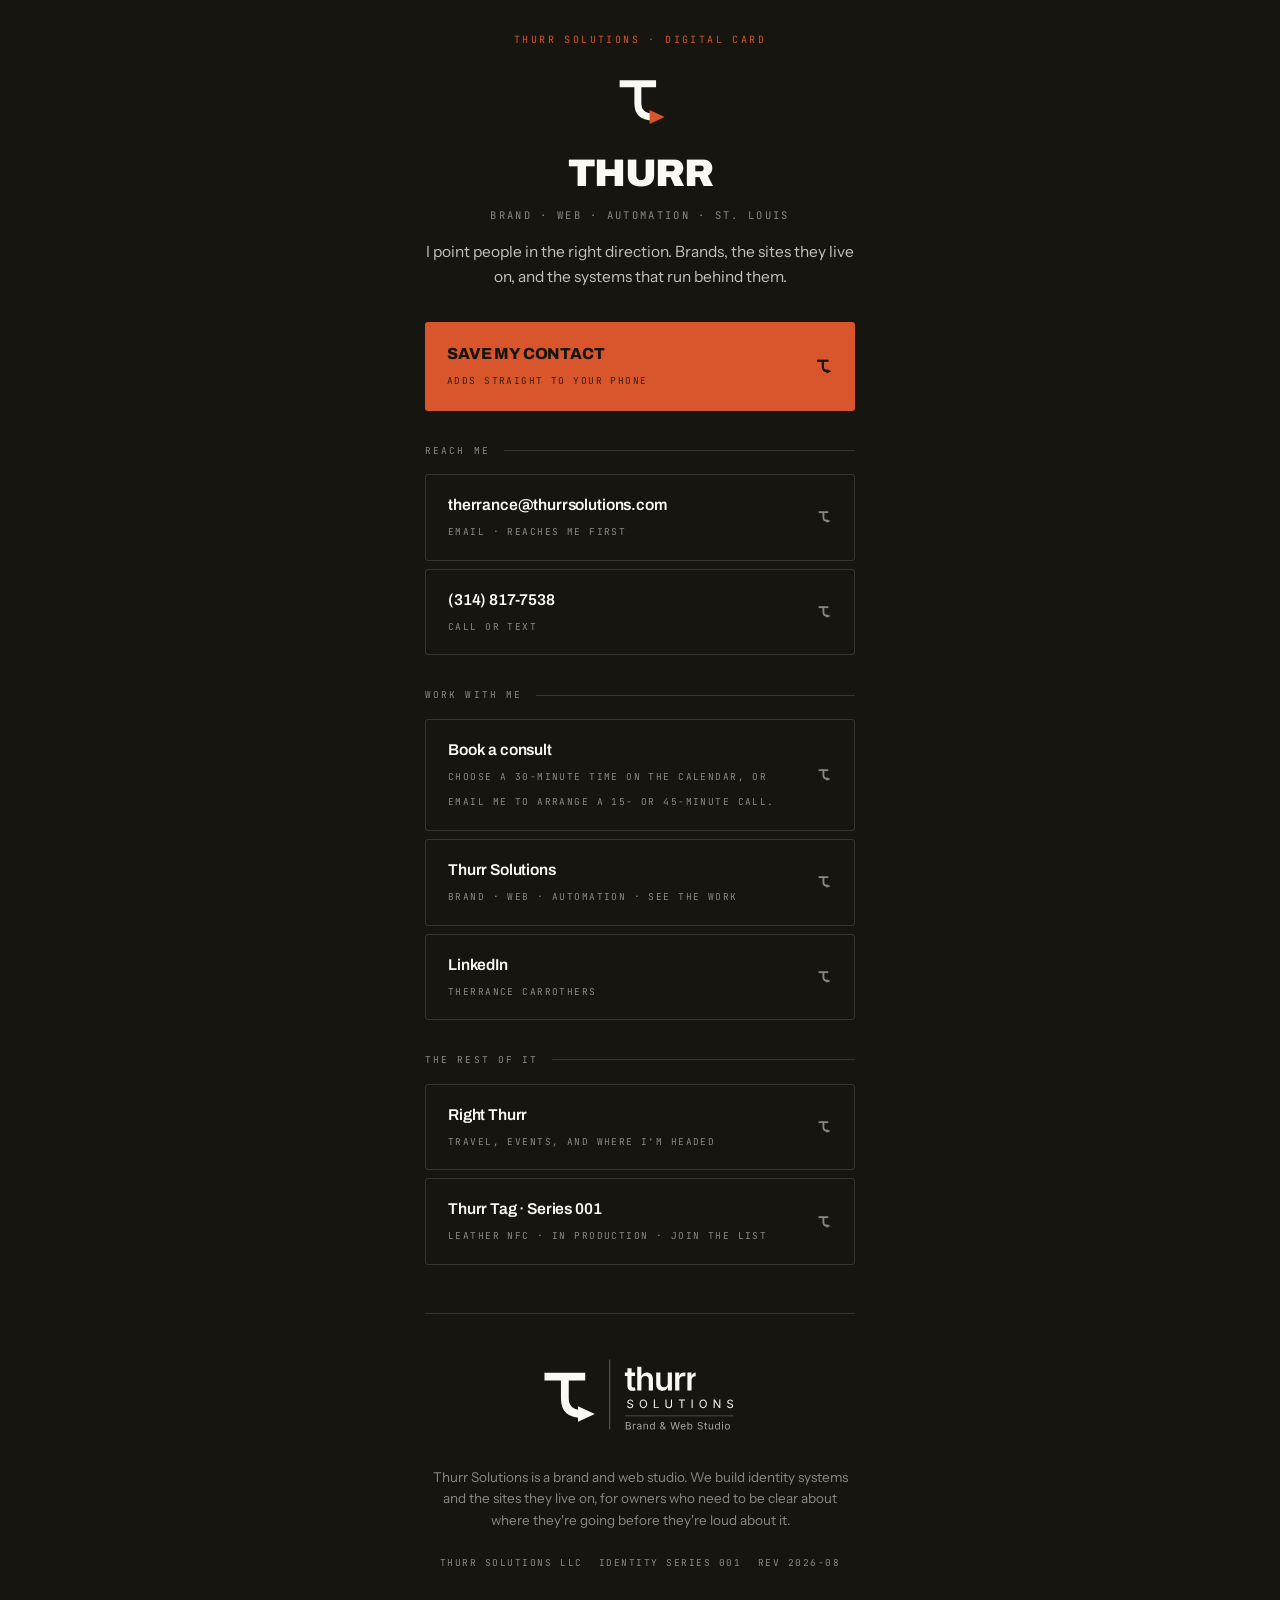
==== commit ab98483b: "Publish approved Focus Studio website and portrait" ====
--- a/card/index.html
+++ b/card/index.html
@@ -213,7 +213,7 @@
   <div class="divider">Work with me</div>
 
   <a class="link" href="https://calendar.app.google/oeuhvW3zAonDHoC49" rel="noopener">
-    <span><b>Book a consult</b><small>30 min · 9am–9pm Central, any day</small></span>
+    <span><b>Book a consult</b><small>Choose a 30-minute time on the calendar, or email me to arrange a 15- or 45-minute call.</small></span>
     <svg viewBox="0 0 112 112" aria-hidden="true">
       <g stroke="#FAF9F5" stroke-width="13" fill="none" stroke-linecap="butt">
         <path d="M18 22H86"/><path d="M52 22v36q0 26 28 26"/>
